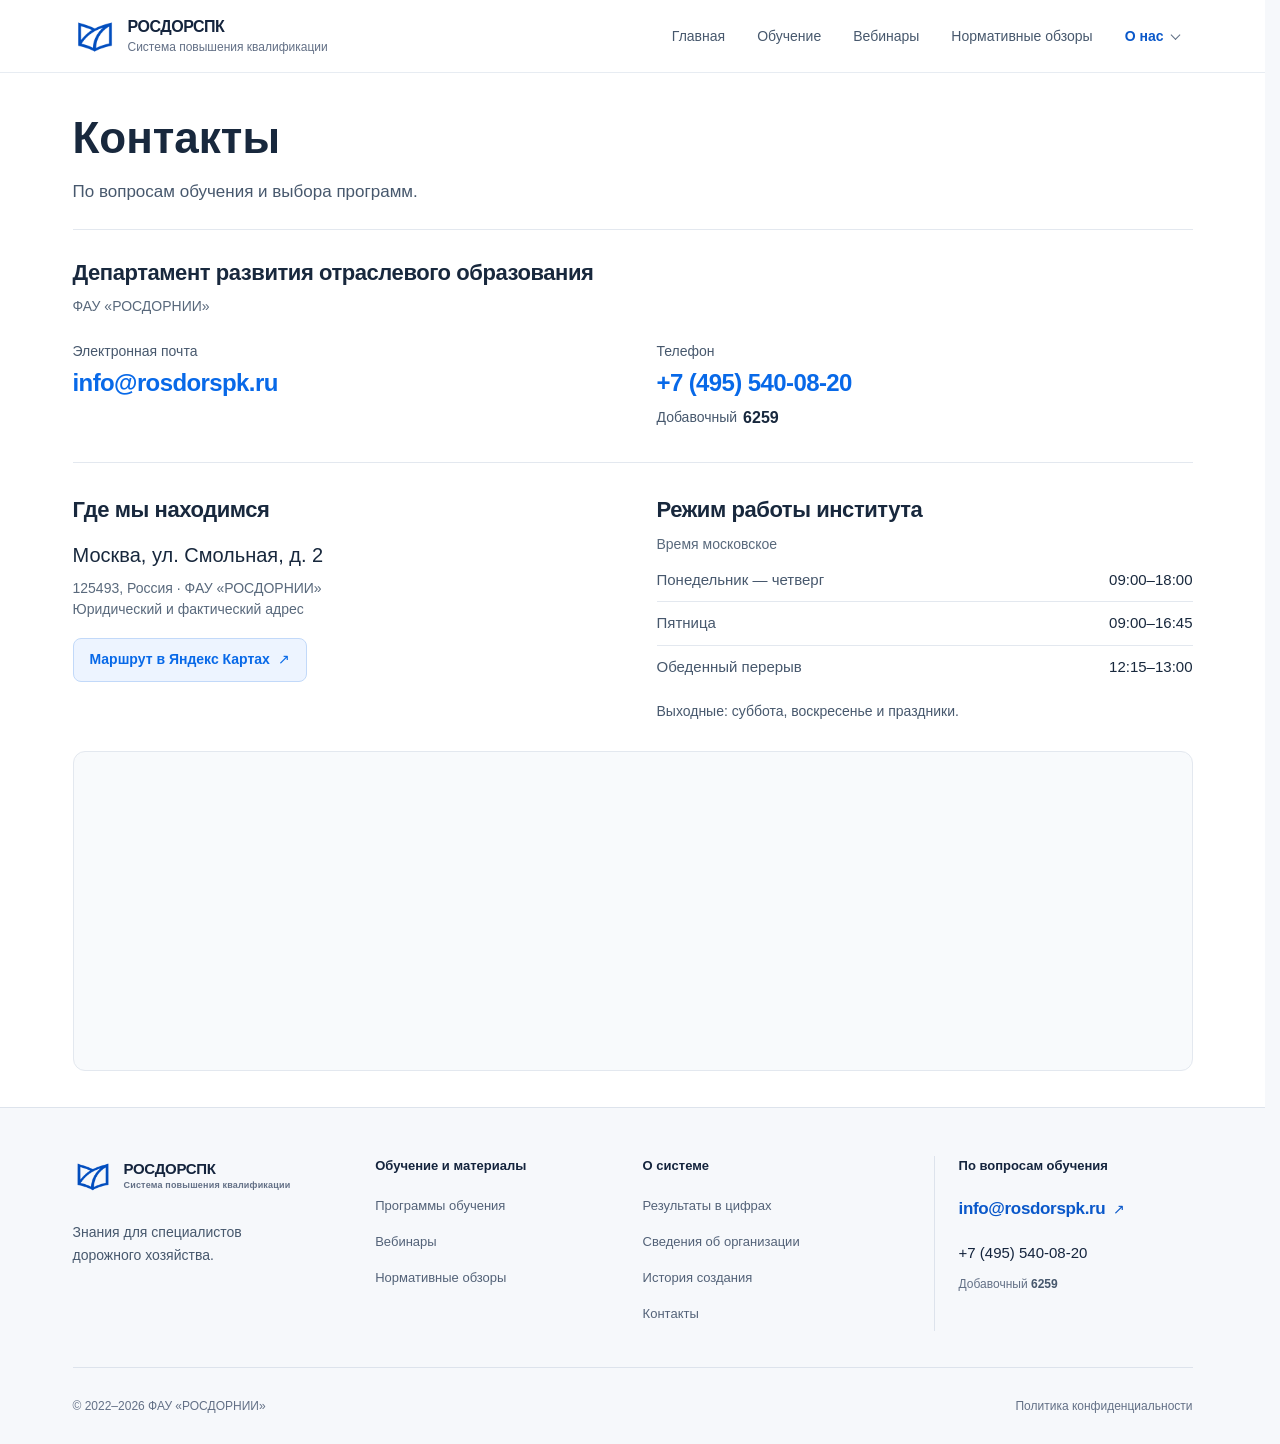
==== contacts.html @ edf62409 "Add files via upload" ====
<!DOCTYPE html>
<html lang="ru">
<head>
<meta charset="utf-8">
<meta name="viewport" content="width=device-width, initial-scale=1">
<title>Контакты — РОСДОРСПК</title>
<meta name="description" content="Контакты РОСДОРСПК: телефон и электронная почта образовательного подразделения, адрес ФАУ РОСДОРНИИ и режим работы.">
<link rel="stylesheet" href="site-chrome.css">
<style>
html{scroll-behavior:smooth}
body{margin:0;background:#fff;color:#18283d}
.contact-page{font-family:Inter,-apple-system,BlinkMacSystemFont,"Segoe UI",Arial,sans-serif;-webkit-font-smoothing:antialiased}
.contact-page,.contact-page *{box-sizing:border-box}
.contact-shell{width:min(1120px,calc(100% - 40px));margin-inline:auto}
.contact-page a{color:#0869e8;text-underline-offset:4px}
.contact-page :is(a,button):focus-visible{outline:3px solid #79adf1;outline-offset:4px;border-radius:5px}
.contact-skip{position:fixed;left:16px;top:-100px;z-index:1000;background:#0869e8;color:#fff;padding:12px 16px;border-radius:8px}
.contact-skip:focus{top:16px}
.contact-hero{padding:40px 0 24px}
.contact-hero h1{font-size:44px;line-height:1.15;margin:0;font-weight:750}
.contact-lead{max-width:620px;margin:14px 0 0;color:#59697c;font-size:17px;line-height:1.6}
.contact-training{padding:28px 0 32px;border-top:1px solid #e3e8ef;min-width:0}
.contact-page h2{margin:0;font-size:22px;font-weight:600;line-height:1.4;letter-spacing:-.02em;color:#18283d}
.contact-affiliation{margin:6px 0 0;font-size:14px;line-height:1.6;color:#59697c}
.contact-details{display:grid;grid-template-columns:repeat(2,minmax(0,1fr));gap:24px 48px;margin:24px 0 0;min-width:0}
.contact-detail{min-width:0}
.contact-detail dt{font-size:14px;line-height:1.5;color:#59697c;margin-bottom:0}
.contact-detail dd{margin:0;min-width:0;font-size:17px;line-height:1.5}
.contact-detail a{display:inline-flex;align-items:flex-start;min-height:44px;max-width:100%;padding-top:4px;vertical-align:top;overflow-wrap:anywhere;font-size:24px;line-height:1.4;letter-spacing:-.025em;font-weight:550;text-decoration:none;color:#0869e8}
.contact-detail a:hover{color:#0869e8;text-decoration:underline}
.contact-extension{display:flex;align-items:center;flex-wrap:wrap;gap:6px;margin-top:0;font-size:14px;line-height:1.5;color:#59697c}
.contact-extension strong{color:#18283d;font-size:16px;line-height:1.5;font-weight:600;font-variant-numeric:tabular-nums}
.contact-location-grid{display:grid;grid-template-columns:repeat(2,minmax(0,1fr));grid-template-areas:"address hours" "map map";gap:28px 48px;padding:32px 0 36px;border-top:1px solid #e3e8ef;align-items:start}
.contact-location-grid>section{min-width:0}
.contact-address-section{grid-area:address}
.contact-hours-section{grid-area:hours}
.contact-location-grid h2{margin-bottom:14px}
.contact-address{font-style:normal;font-size:20px;line-height:1.5;max-width:460px}
.contact-address small{display:block;color:#59697c;font-size:14px;margin-top:8px}
.contact-address small span{display:block}
.contact-route{margin-top:18px}
.contact-map-link{display:inline-flex;align-items:center;justify-content:center;gap:8px;min-height:44px;max-width:100%;padding:10px 16px;border:1px solid #c2d9f9;border-radius:8px;background:#edf4ff;font-size:14px;font-weight:550;line-height:1.5;text-decoration:none}
.contact-map-link:hover{background:#e0edff}
.contact-hours-note{margin:-6px 0 14px;color:#59697c;font-size:14px;line-height:1.5}
.contact-schedule{margin:0}
.contact-schedule>div{display:grid;grid-template-columns:minmax(0,1fr) auto;align-items:baseline;gap:16px;padding:10px 0;border-bottom:1px solid #e3e8ef;font-size:15px;line-height:1.5}
.contact-schedule>div:first-child{padding-top:0}
.contact-schedule>div:last-child{border:0}
.contact-schedule dt{color:#59697c}
.contact-schedule dd{margin:0;font-variant-numeric:tabular-nums}
.contact-schedule-short{display:none}
.contact-weekend{margin:12px 0 0;font-size:14px;line-height:1.6;color:#59697c}
.contact-map-section{grid-area:map;min-width:0;margin:0}
.contact-map{height:320px;overflow:hidden;border:1px solid #e3e8ef;border-radius:12px;background:#f8fafc}
.contact-map iframe{display:block;width:100%;height:100%;border:0}
@media(max-width:960px){
 .contact-shell{width:calc(100% - 36px)}
 .contact-hero{padding:28px 0 24px}.contact-hero h1{font-size:36px}
 .contact-details,.contact-location-grid{column-gap:28px}
}
@media(max-width:760px){
 .contact-details{grid-template-columns:1fr;gap:20px}
 .contact-location-grid{grid-template-columns:1fr;grid-template-areas:"address" "hours" "map";gap:28px}
}
@media(max-width:640px){
 .contact-hero{padding:24px 0 20px}.contact-hero h1{font-size:32px}
 .contact-lead{font-size:16px;margin-top:8px;line-height:1.5}
 .contact-training{padding:24px 0}.contact-page h2{font-size:20px}.contact-details{margin-top:20px}.contact-detail a{font-size:22px}
 .contact-location-grid{padding:24px 0 28px}.contact-location-grid h2{margin-bottom:12px}
 .contact-address{font-size:18px}.contact-hours-note{margin:0 0 12px}
 .contact-schedule-full{display:none}.contact-schedule-short{display:inline}
 .contact-weekend{margin-top:8px}.contact-map{height:240px}
}
@media(prefers-reduced-motion:reduce){html{scroll-behavior:auto}}
.contact-lead,.contact-detail dt,.contact-extension,.contact-schedule dt,.contact-weekend{color:#47586d}
</style>
<link rel="icon" type="image/x-icon" sizes="16x16 32x32 48x48 256x256" href="assets/brand/favicon-v4.ico">
<link rel="icon" type="image/png" sizes="32x32" href="assets/brand/favicon-v4-32.png">
</head>
<body>
<a class="contact-skip" href="#contact-main">Перейти к контактам</a>
<header class="edu2-chrome edu2-chrome-header">
    <div class="edu2-chrome-container edu2-chrome-header__inner">
      <a class="edu2-chrome-brand" href="index.html" aria-label="РОСДОРСПК — главная">
        <span class="edu2-chrome-brand__mark" aria-hidden="true"><img src="assets/brand/rosdorspk-mark-v4.png" width="256" height="256" alt="" decoding="async"></span>
        <span class="edu2-chrome-brand__text"><strong>РОСДОРСПК</strong><small>Система повышения квалификации</small></span>
      </a>
      <nav class="edu2-chrome-nav" aria-label="Основная навигация">
        <a href="index.html">Главная</a>
        <a href="education.html">Обучение</a>
        <a href="webinars.html">Вебинары</a>
        <a href="regulations.html">Нормативные обзоры</a>
      <div class="edu2-chrome-about" data-edu2-chrome-about>
        <button class="edu2-chrome-about__trigger is-active" type="button" aria-controls="edu2-chrome-about-menu" aria-expanded="false" data-edu2-chrome-about-trigger>О&nbsp;нас <span class="edu2-chrome-about__chevron" aria-hidden="true">⌄</span>
        </button>
        <div class="edu2-chrome-about__menu" id="edu2-chrome-about-menu" aria-hidden="true" inert data-edu2-chrome-about-menu>
          <p class="edu2-chrome-about__heading">О системе РОСДОРСПК</p>
          <a class="edu2-chrome-about__item" data-about-icon="results" href="results.html"><strong>Результаты в цифрах</strong><small>Масштаб, география и аудитория</small></a>
          <a class="edu2-chrome-about__item" data-about-icon="organization" href="organization.html"><strong>Сведения об организации</strong><small>Документы, структура и руководство</small></a>
          <a class="edu2-chrome-about__item is-active" data-about-icon="contacts" href="contacts.html" aria-current="page"><strong>Контакты</strong><small>Телефон, почта и адрес</small></a>
          <a class="edu2-chrome-about__item" data-about-icon="history" href="history.html"><strong>История создания</strong><small>Этапы развития системы</small></a>
        </div>
      </div>
      </nav>
      <button class="edu2-chrome-menu-button" type="button" aria-expanded="false" aria-controls="edu2-chrome-mobile-menu" aria-label="Открыть меню" data-edu2-chrome-menu-button>
        <span></span><span></span><span></span>
      </button>
    </div>
    <nav class="edu2-chrome-mobile-menu" id="edu2-chrome-mobile-menu" aria-label="Мобильная навигация" aria-hidden="true" inert>
      <a href="index.html">Главная</a>
      <a href="education.html">Обучение</a>
      <a href="webinars.html">Вебинары</a>
      <a href="regulations.html">Нормативные обзоры</a>
    <div class="edu2-chrome-mobile-about" data-edu2-chrome-mobile-about>
      <button class="edu2-chrome-mobile-about__toggle is-active" type="button" aria-expanded="false" aria-controls="edu2-chrome-about-mobile-menu" data-edu2-chrome-mobile-about-toggle>
        О&nbsp;нас <span aria-hidden="true">⌄</span>
      </button>
      <div class="edu2-chrome-mobile-about__menu" id="edu2-chrome-about-mobile-menu" aria-hidden="true" inert data-edu2-chrome-mobile-about-menu>
        <div class="edu2-chrome-mobile-about__inner">
        <a data-about-icon="results" href="results.html">Результаты в цифрах</a>
        <a data-about-icon="organization" href="organization.html">Сведения об организации</a>
        <a data-about-icon="contacts" class="is-active" href="contacts.html" aria-current="page">Контакты</a>
        <a data-about-icon="history" href="history.html">История создания</a>
              </div>
      </div>
    </div>
    </nav>
  </header>
<main class="contact-page" id="contact-main">
 <section class="contact-hero"><div class="contact-shell"><h1>Контакты</h1><p class="contact-lead">По вопросам обучения и выбора программ.</p></div></section>
 <div class="contact-shell">
  <section class="contact-training" aria-labelledby="contact-training-title">
   <h2 id="contact-training-title">Департамент развития отраслевого образования</h2>
   <p class="contact-affiliation">ФАУ «РОСДОРНИИ»</p>
   <dl class="contact-details">
    <div class="contact-detail">
     <dt>Электронная почта</dt>
     <dd><a href="mailto:info@rosdorspk.ru">info@rosdorspk.ru</a></dd>
    </div>
    <div class="contact-detail">
     <dt>Телефон</dt>
     <dd>
      <a href="tel:+74955400820" aria-describedby="contact-training-extension">+7 (495) 540-08-20</a>
      <span class="contact-extension" id="contact-training-extension"><span>Добавочный</span> <strong>6259</strong></span>
     </dd>
    </div>
   </dl>
  </section>
  <div class="contact-location-grid">
   <section class="contact-address-section" aria-labelledby="contact-address-title">
    <h2 id="contact-address-title">Где мы находимся</h2>
    <address class="contact-address">Москва, ул. Смольная, д. 2<small><span>125493, Россия · ФАУ «РОСДОРНИИ»</span><span>Юридический и фактический адрес</span></small></address>
    <div class="contact-route"><a class="contact-map-link" href="https://yandex.ru/maps/?rtext=~55.844382%2C37.501204&amp;rtt=auto" target="_blank" rel="noopener noreferrer" aria-label="Построить маршрут до института в Яндекс Картах (откроется новая вкладка)">Маршрут в Яндекс Картах <span aria-hidden="true">↗</span></a></div>
   </section>
   <section class="contact-hours-section" aria-labelledby="contact-hours-title">
    <h2 id="contact-hours-title">Режим работы института</h2>
    <p class="contact-hours-note">Время московское</p>
    <dl class="contact-schedule"><div><dt><span class="contact-schedule-full">Понедельник — четверг</span><span class="contact-schedule-short">Пн–чт</span></dt><dd>09:00–18:00</dd></div><div><dt><span class="contact-schedule-full">Пятница</span><span class="contact-schedule-short">Пт</span></dt><dd>09:00–16:45</dd></div><div><dt><span class="contact-schedule-full">Обеденный перерыв</span><span class="contact-schedule-short">Перерыв</span></dt><dd>12:15–13:00</dd></div></dl>
    <p class="contact-weekend">Выходные: суббота, воскресенье и праздники.</p>
   </section>
   <figure class="contact-map-section" aria-label="Расположение института на карте">
    <div class="contact-map"><iframe id="contact-map-frame" src="https://yandex.ru/map-widget/v1/?ll=37.501204%2C55.844382&amp;pt=37.501204%2C55.844382%2Cpm2rdm&amp;z=16&amp;lang=ru_RU" title="Яндекс Карта: Москва, улица Смольная, 2 — ФАУ РОСДОРНИИ" loading="lazy" allowfullscreen></iframe></div>
   </figure>
  </div>
 </div>
</main>
<footer class="edu2-chrome edu2-chrome-footer">
  <div class="edu2-chrome-container edu2-chrome-footer__grid">
    <div class="edu2-chrome-footer__brand">
      <a class="edu2-chrome-brand edu2-chrome-brand--footer" href="index.html" aria-label="РОСДОРСПК — главная">
        <span class="edu2-chrome-brand__mark" aria-hidden="true"><img src="assets/brand/rosdorspk-mark-v4.png" width="256" height="256" alt="" decoding="async"></span>
        <span class="edu2-chrome-brand__text"><strong>РОСДОРСПК</strong><small>Система повышения квалификации</small></span>
      </a>
      <p>Знания для специалистов <br>дорожного хозяйства.</p>
    </div>
    <nav class="edu2-chrome-footer__column" aria-label="Обучение и материалы">
      <h2>Обучение и материалы</h2>
      <a href="education.html">Программы обучения</a>
      <a href="webinars.html">Вебинары</a>
      <a href="regulations.html">Нормативные обзоры</a>
    </nav>
    <nav class="edu2-chrome-footer__column" aria-label="О системе">
      <h2>О системе</h2>
      <a href="results.html">Результаты в цифрах</a>
      <a href="organization.html">Сведения об организации</a>
      <a href="history.html">История создания</a>
      <a href="contacts.html">Контакты</a>
    </nav>
    <div class="edu2-chrome-footer__contact">
      <h2>По вопросам обучения</h2>
      <a class="edu2-chrome-footer__email" href="mailto:info@rosdorspk.ru">info@rosdorspk.ru <span aria-hidden="true">↗</span></a>
      <a class="edu2-chrome-footer__phone" href="tel:+74955400820">+7 (495) 540-08-20</a>
      <p>Добавочный <strong>6259</strong></p>
    </div>
  </div>
  <div class="edu2-chrome-container edu2-chrome-footer__bottom">
    <span>© 2022&#8288;–&#8288;2026 ФАУ «РОСДОРНИИ»</span>
    <a class="edu2-chrome-footer__policy" href="policy.html#top">Политика конфиденциальности</a>
  </div>
</footer>
<script src="site-chrome.js"></script>
</body>
</html>
---- site-chrome.css ----
html {
  margin: 0;
  scrollbar-gutter: stable;
  background: #f6f8fb;
}

body {
  min-height: 100%;
  margin: 0;
}

.edu2-chrome {
  --edu2-ink: #14243d;
  --edu2-muted: #637086;
  --edu2-blue: #0a58ca;
  --edu2-line: #dde3ec;
  color: var(--edu2-ink);
  font-family: Inter, -apple-system, BlinkMacSystemFont, "Segoe UI", Arial, sans-serif;
  font-size: 16px;
  line-height: 1.5;
  -webkit-font-smoothing: antialiased;
}

.edu2-chrome,
.edu2-chrome *,
.edu2-chrome *::before,
.edu2-chrome *::after {
  box-sizing: border-box;
}

.edu2-chrome a {
  color: inherit;
  text-decoration: none;
}

.edu2-chrome button {
  color: inherit;
  font: inherit;
  cursor: pointer;
}

.edu2-chrome-container {
  width: min(1120px, calc(100% - 40px));
  margin: 0 auto;
}

.edu2-chrome-header {
  --edu2-header-height: 72px;
  position: sticky;
  z-index: 100;
  top: 0;
  border-bottom: 1px solid rgba(226, 232, 240, 0.9);
  background: rgba(255, 255, 255, 0.92);
  box-shadow: 0 1px 0 rgba(15, 23, 42, 0.02);
  backdrop-filter: blur(18px);
  -webkit-backdrop-filter: blur(18px);
}

.edu2-chrome-header__inner {
  display: flex;
  min-height: var(--edu2-header-height, 72px);
  align-items: center;
  gap: 28px;
}

.edu2-chrome-brand {
  display: inline-flex;
  flex: 0 0 auto;
  align-items: center;
  gap: 11px;
}

.edu2-chrome-brand__mark {
  display: block;
  width: 40px;
  height: 40px;
  flex: 0 0 40px;
}

.edu2-chrome-brand__mark img {
  display: block;
  width: 100%;
  height: 100%;
  object-fit: contain;
}

.edu2-chrome-brand__text {
  display: flex;
  flex-direction: column;
  line-height: 1.05;
}

.edu2-chrome-brand__text strong {
  color: var(--edu2-ink);
  font-size: 15px;
  font-weight: 850;
  letter-spacing: -0.02em;
}

.edu2-chrome-brand__text small {
  margin-top: 4px;
  color: var(--edu2-muted);
  font-size: 9px;
  font-weight: 650;
  letter-spacing: 0.02em;
}

.edu2-chrome-nav {
  display: flex;
  min-width: 0;
  align-items: center;
  justify-content: center;
  gap: 4px;
  margin-left: auto;
}

.edu2-chrome-header .edu2-chrome-nav > a,
.edu2-chrome-header .edu2-chrome-about__trigger {
  position: relative;
  display: inline-flex;
  align-items: center;
  gap: 6px;
  padding: 10px 12px;
  border-radius: 10px;
  color: #465166;
  font-size: 14px;
  font-weight: 650;
  white-space: nowrap;
  transition: color 0.18s ease, background 0.18s ease;
}

.edu2-chrome-header .edu2-chrome-nav > a::after,
.edu2-chrome-header .edu2-chrome-about__trigger::after {
  position: absolute;
  right: 12px;
  bottom: 5px;
  left: 12px;
  height: 2px;
  border-radius: 999px;
  background: var(--edu2-blue);
  content: "";
  opacity: 0;
  transform: scaleX(0.5);
  transition: 0.18s ease;
}

.edu2-chrome-header .edu2-chrome-nav > a:hover,
.edu2-chrome-header .edu2-chrome-nav > a.is-active,
.edu2-chrome-header .edu2-chrome-about__trigger:hover,
.edu2-chrome-header .edu2-chrome-about__trigger.is-active,
.edu2-chrome-about.is-open .edu2-chrome-about__trigger {
  color: var(--edu2-ink);
}

.edu2-chrome-header .edu2-chrome-nav > a:hover,
.edu2-chrome-header .edu2-chrome-nav > a.is-active,
.edu2-chrome-header .edu2-chrome-about__trigger:hover,
.edu2-chrome-about.is-open .edu2-chrome-about__trigger {
  background: #f5f7fb;
}

.edu2-chrome-header .edu2-chrome-nav > a:hover::after,
.edu2-chrome-header .edu2-chrome-nav > a.is-active::after,
.edu2-chrome-header .edu2-chrome-about__trigger:hover::after,
.edu2-chrome-header .edu2-chrome-about__trigger.is-active::after,
.edu2-chrome-about.is-open .edu2-chrome-about__trigger::after {
  opacity: 1;
  transform: scaleX(1);
}

.edu2-chrome-menu-button {
  display: none;
  width: 44px;
  height: 44px;
  margin-left: auto;
  padding: 10px;
  border: 1px solid var(--edu2-line);
  border-radius: 10px;
  background: #fff;
}

.edu2-chrome-menu-button span {
  display: block;
  height: 2px;
  margin: 4px 0;
  border-radius: 2px;
  background: var(--edu2-ink);
  transition: 0.2s ease;
}

.edu2-chrome-menu-button.is-open span:nth-child(1) { transform: translateY(6px) rotate(45deg); }
.edu2-chrome-menu-button.is-open span:nth-child(2) { opacity: 0; }
.edu2-chrome-menu-button.is-open span:nth-child(3) { transform: translateY(-6px) rotate(-45deg); }

.edu2-chrome-mobile-menu {
  display: none;
  max-height: calc(100dvh - var(--edu2-header-height, 72px) - 1px);
  overflow-y: auto;
  overscroll-behavior-y: contain;
  padding: 8px 16px max(12px, env(safe-area-inset-bottom));
  border-top: 1px solid var(--edu2-line);
  background: #fff;
}

.edu2-chrome-header .edu2-chrome-mobile-menu a {
  display: block;
  padding: 12px 0;
  border-bottom: 1px solid #edf0f5;
  color: #4f5d72;
  font-size: 14px;
  font-weight: 650;
}

.edu2-chrome-header .edu2-chrome-mobile-menu a.is-active {
  color: var(--edu2-blue);
}

.edu2-chrome-about {
  position: relative;
  display: flex;
  align-items: center;
}

.edu2-chrome-header .edu2-chrome-about__trigger {
  gap: 8px;
  border: 0;
  background: transparent;
  line-height: 1.5;
}

.edu2-chrome-about__chevron {
  width: 7px;
  height: 7px;
  flex: 0 0 7px;
  border-right: 1.5px solid #5f6f84;
  border-bottom: 1.5px solid #5f6f84;
  font-size: 0;
  line-height: 0;
  transform: translateY(-1.5px) rotate(45deg);
  transition: transform 0.18s ease;
}

.edu2-chrome-about.is-open .edu2-chrome-about__chevron {
  transform: translateY(1.5px) rotate(225deg);
}

.edu2-chrome-about::after {
  position: absolute;
  top: 100%;
  right: 0;
  left: 0;
  height: 22px;
  content: "";
}

.edu2-chrome-about__menu {
  position: absolute;
  z-index: 120;
  top: calc(100% + 18px);
  right: 0;
  width: 304px;
  padding: 7px;
  border: 1px solid rgba(206, 218, 233, 0.94);
  border-radius: 12px;
  visibility: hidden;
  background: #ffffff;
  box-shadow: 0 10px 26px rgba(20, 45, 79, 0.10), 0 2px 6px rgba(20, 45, 79, 0.04);
  opacity: 0;
  pointer-events: none;
  transform: translateY(-6px);
  transition: opacity 0.18s ease, transform 0.18s ease, visibility 0s linear 0.18s;
}

.edu2-chrome-about.is-open .edu2-chrome-about__menu {
  visibility: visible;
  opacity: 1;
  pointer-events: auto;
  transform: translateY(0);
  transition-delay: 0s;
}

.edu2-chrome-about__item {
  display: grid;
  min-height: 54px;
  grid-template-columns: 22px minmax(0, 1fr);
  align-items: center;
  padding: 7px 9px;
  border-radius: 10px;
  color: #526177;
  column-gap: 10px;
  text-decoration: none;
  transition: background-color 0.16s ease;
}

.edu2-chrome-about__item::before {
  width: 19px;
  height: 19px;
  grid-row: 1 / span 2;
  background: currentColor;
  content: "";
  opacity: 0.82;
  -webkit-mask: var(--edu2-about-icon) center / contain no-repeat;
  mask: var(--edu2-about-icon) center / contain no-repeat;
}

.edu2-chrome [data-about-icon="results"] { --edu2-about-icon: url("data:image/svg+xml,%3Csvg xmlns='http://www.w3.org/2000/svg' viewBox='0 0 24 24' fill='none' stroke='black' stroke-width='2' stroke-linecap='round' stroke-linejoin='round'%3E%3Cpath d='M4 19V5M4 19h16M8 15l3-4 3 2 5-7'/%3E%3C/svg%3E"); }
.edu2-chrome [data-about-icon="organization"] { --edu2-about-icon: url("data:image/svg+xml,%3Csvg xmlns='http://www.w3.org/2000/svg' viewBox='0 0 24 24' fill='none' stroke='black' stroke-width='2' stroke-linecap='round' stroke-linejoin='round'%3E%3Cpath d='M6 3h8l4 4v14H6zM14 3v5h5M9 12h6M9 16h6'/%3E%3C/svg%3E"); }
.edu2-chrome [data-about-icon="history"] { --edu2-about-icon: url("data:image/svg+xml,%3Csvg xmlns='http://www.w3.org/2000/svg' viewBox='0 0 24 24' fill='none' stroke='black' stroke-width='2' stroke-linecap='round' stroke-linejoin='round'%3E%3Cpath d='M3 12a9 9 0 1 0 3-6.7L3 8M3 3v5h5M12 7v5l3 2'/%3E%3C/svg%3E"); }
.edu2-chrome [data-about-icon="contacts"] { --edu2-about-icon: url("data:image/svg+xml,%3Csvg xmlns='http://www.w3.org/2000/svg' viewBox='0 0 24 24' fill='none' stroke='black' stroke-width='2' stroke-linecap='round' stroke-linejoin='round'%3E%3Cpath d='M20 10c0 5-8 11-8 11S4 15 4 10a8 8 0 1 1 16 0Z'/%3E%3Ccircle cx='12' cy='10' r='2.5'/%3E%3C/svg%3E"); }

.edu2-chrome-about a.edu2-chrome-about__item:hover {
  background: #f4f7fa;
}

.edu2-chrome-about__item.is-active,
.edu2-chrome-about a.edu2-chrome-about__item.is-active:hover {
  color: #075fcf;
  background: #edf5ff;
}

.edu2-chrome-about__item.is-active::before {
  opacity: 1;
}

.edu2-chrome-about__item strong,
.edu2-chrome-about__item small {
  display: block;
}

.edu2-chrome-about__item strong {
  grid-column: 2;
  color: inherit;
  font-size: 14px;
  font-weight: 750;
  line-height: 1.25;
}

.edu2-chrome-about__item small {
  grid-column: 2;
  margin-top: 1px;
  color: #66788f;
  font-size: 12px;
  font-weight: 500;
  line-height: 1.3;
}

.edu2-chrome-about__item.is-planned::before {
  grid-row: 1;
  opacity: 0.75;
}

.edu2-chrome-about__planned {
  margin-top: 8px;
  padding-top: 8px;
  border-top: 1px solid #e8edf3;
}

.edu2-chrome-about__label {
  margin: 0 9px;
  color: #66788f;
  font-size: 12px;
  font-weight: 650;
  line-height: 1.5;
}

.edu2-chrome-about__item.is-planned {
  min-height: 44px;
  color: #738196;
}

.edu2-chrome-header .edu2-chrome-mobile-about__toggle {
  display: flex;
  width: 100%;
  min-height: 46px;
  align-items: center;
  justify-content: space-between;
  padding: 0;
  border: 0;
  border-radius: 8px;
  color: #4f5d72;
  background: transparent;
  font-size: 14px;
  font-weight: 650;
  text-align: left;
}

.edu2-chrome-mobile-about__toggle.is-active {
  color: var(--edu2-blue);
}

.edu2-chrome-mobile-about__toggle span {
  width: 8px;
  height: 8px;
  margin: -4px 4px 0 0;
  border-right: 1.5px solid #75859a;
  border-bottom: 1.5px solid #75859a;
  font-size: 0;
  line-height: 0;
  transform: rotate(45deg);
  transition: transform 0.18s ease;
}

.edu2-chrome-mobile-about.is-open .edu2-chrome-mobile-about__toggle span {
  transform: rotate(225deg);
}

.edu2-chrome-mobile-about__menu {
  display: grid;
  grid-template-rows: 0fr;
  opacity: 0;
  visibility: hidden;
  pointer-events: none;
  transition: grid-template-rows 0.22s ease, opacity 0.16s ease, visibility 0s linear 0.22s;
  padding: 4px 8px;
  border-radius: 10px;
  background: #f8fafd;
}

.edu2-chrome-mobile-about.is-open .edu2-chrome-mobile-about__menu {
  grid-template-rows: 1fr;
  opacity: 1;
  visibility: visible;
  pointer-events: auto;
  transition-delay: 0s;
}

.edu2-chrome-mobile-about__inner {
  min-height: 0;
  overflow: hidden;
  padding-left: 14px;
}

.edu2-chrome-header .edu2-chrome-mobile-about__menu a,
.edu2-chrome-mobile-about__item {
  display: flex;
  min-height: 44px;
  align-items: center;
  justify-content: space-between;
  padding: 9px 10px;
  border: 0;
  border-radius: 9px;
  color: #596a80;
  font-size: 13px;
  font-weight: 650;
  text-decoration: none;
}

.edu2-chrome-header .edu2-chrome-mobile-about__menu a.is-active {
  color: var(--edu2-blue);
  background: #eaf3ff;
}

.edu2-chrome-mobile-about__item.is-planned {
  min-height: 36px;
  padding-top: 6px;
  padding-bottom: 6px;
  color: #738196;
}

.edu2-chrome-mobile-about__menu .edu2-chrome-about__planned {
  margin-top: 4px;
  padding-top: 6px;
}

.edu2-chrome a:focus-visible,
.edu2-chrome button:focus-visible {
  outline: 3px solid rgba(10, 88, 202, 0.28);
  outline-offset: 3px;
}

.edu2-chrome-header .edu2-chrome-mobile-menu a:focus-visible,
.edu2-chrome-header .edu2-chrome-mobile-about__toggle:focus-visible {
  border-radius: 8px;
  outline: 2px solid rgba(10, 88, 202, 0.65);
  outline-offset: -2px;
}

@media (min-width: 1600px) {
  .edu2-chrome-about__menu { right: -36px; }
}

@media (max-width: 1080px) {
  .edu2-chrome-nav { gap: 2px; }
  .edu2-chrome-header .edu2-chrome-nav > a,
  .edu2-chrome-header .edu2-chrome-about__trigger { padding-right: 8px; padding-left: 8px; font-size: 13px; }
}

@media (max-width: 900px) {
  .edu2-chrome-header .edu2-chrome-header__inner { width: calc(100% - 32px); }
  .edu2-chrome-nav { display: none; }
  .edu2-chrome-menu-button { display: block; }
  .edu2-chrome-mobile-menu {
    position: absolute;
    top: 100%;
    left: 0;
    right: 0;
    border-bottom: 1px solid var(--edu2-line);
    box-shadow: 0 8px 16px rgba(15, 23, 42, 0.06);
  }
  .edu2-chrome-mobile-menu.is-open { display: block; }
}

@media (max-width: 680px) {
  .edu2-chrome-header { --edu2-header-height: 66px; }
  .edu2-chrome-container { width: min(100% - 28px, 1120px); }
  .edu2-chrome-header__inner { min-height: 66px; }
  .edu2-chrome-brand__text small { display: none; }
}


/* Shared footer */
.edu2-chrome-footer{padding:48px 0 16px;border-top:1px solid var(--edu2-line);background:#f6f8fb}
.edu2-chrome-footer__grid{display:grid;grid-template-columns:1.15fr 1fr 1.1fr 1.1fr;gap:32px;padding-bottom:36px}
.edu2-chrome-footer__grid>*{min-width:0}
.edu2-chrome-footer__brand p{margin:18px 0 12px;font-size:14px;line-height:1.7;color:#47586d}

.edu2-chrome-footer__column{display:flex;flex-direction:column;align-items:flex-start;gap:2px}
.edu2-chrome-footer h2{margin:0 0 12px;font-size:13px;font-weight:650;line-height:1.5;color:var(--edu2-ink)}
.edu2-chrome-footer .edu2-chrome-footer__column a{display:inline-flex;align-items:center;min-height:34px;font-size:13px;line-height:1.5;color:#536278}
.edu2-chrome-footer a:hover{color:var(--edu2-blue);text-decoration:underline;text-underline-offset:4px}
.edu2-chrome-footer .edu2-chrome-brand:hover{text-decoration:none}
.edu2-chrome-footer__contact{padding-left:24px;border-left:1px solid var(--edu2-line)}
.edu2-chrome-footer .edu2-chrome-footer__email{display:flex;align-items:center;gap:8px;min-height:44px;color:var(--edu2-blue);font-size:17px;font-weight:600;letter-spacing:-.02em;overflow-wrap:anywhere}
.edu2-chrome-footer__email span{font-size:14px;font-weight:400}
.edu2-chrome-footer__phone{display:inline-flex;align-items:center;min-height:44px;font-size:15px;white-space:nowrap}
.edu2-chrome-footer__contact p{margin:0;color:var(--edu2-muted);font-size:12px;line-height:1.6}
.edu2-chrome-footer__contact strong{font-weight:600;color:#47586d}
.edu2-chrome-footer__bottom{display:flex;align-items:center;justify-content:space-between;flex-wrap:wrap;gap:8px 24px;padding-top:16px;border-top:1px solid var(--edu2-line);font-size:12px;line-height:1.6;color:var(--edu2-muted)}
.edu2-chrome-footer__policy{display:inline-flex;align-items:center;min-height:44px}
@media(max-width:1080px){
 .edu2-chrome-footer__grid{grid-template-columns:1fr 1fr;gap:32px 48px}
 .edu2-chrome-footer__brand{grid-column:1;grid-row:1}
 .edu2-chrome-footer__contact{grid-column:2;grid-row:1;padding-left:0;border-left:0}
 .edu2-chrome-footer .edu2-chrome-footer__column a{min-height:44px}
}
@media(max-width:680px){
 .edu2-chrome-footer{padding:28px 0 max(16px,env(safe-area-inset-bottom))}
 .edu2-chrome-footer__grid{gap:18px 20px;padding-bottom:16px}
 .edu2-chrome-footer__brand{grid-column:1/-1;grid-row:1}
 .edu2-chrome-footer__brand p{margin:8px 0 0;line-height:1.6}
 .edu2-chrome-footer__brand p br{display:none}
 .edu2-chrome-footer__contact{grid-column:1/-1;grid-row:3;padding-top:14px;border-top:1px solid var(--edu2-line)}
 .edu2-chrome-footer h2{margin-bottom:6px;font-size:14px}
 .edu2-chrome-footer .edu2-chrome-footer__column a{color:#47586d}
 .edu2-chrome-footer__column{gap:0}
 .edu2-chrome-footer__contact h2{margin-bottom:2px}
 .edu2-chrome-footer__phone{display:flex;align-items:center}
 .edu2-chrome-footer__bottom{align-items:flex-start;flex-direction:column;gap:0;padding-top:12px}
}
/* Shared header */
.edu2-chrome-header{background:#fff;border-bottom:1px solid #e7ecf2;box-shadow:none;backdrop-filter:none;-webkit-backdrop-filter:none}
.edu2-chrome-header__inner{gap:32px}
.edu2-chrome-header--wide .edu2-chrome-header__inner{width:min(1180px,calc(100% - 48px))}
@media(max-width:960px){
 .edu2-chrome-header--wide .edu2-chrome-header__inner{width:calc(100% - 36px)}
}
.edu2-chrome-header .edu2-chrome-brand{min-height:44px}
.edu2-chrome-header .edu2-chrome-brand__mark{width:44px;height:44px;flex-basis:44px}
.edu2-chrome-header .edu2-chrome-brand__text strong{font-size:16px;font-weight:750;letter-spacing:-.03em}
.edu2-chrome-header .edu2-chrome-brand__text small{font-size:12px;font-weight:400;letter-spacing:0;margin-top:5px}
.edu2-chrome-nav{gap:4px;justify-content:flex-end}
.edu2-chrome-header .edu2-chrome-nav>a,.edu2-chrome-header .edu2-chrome-about__trigger{min-height:44px;padding:10px 14px;border-radius:9px;font-size:14px;font-weight:500;color:#47586d}
.edu2-chrome-header .edu2-chrome-nav>a::after,.edu2-chrome-header .edu2-chrome-about__trigger::after{display:none}
.edu2-chrome-header .edu2-chrome-nav>a:hover,.edu2-chrome-header .edu2-chrome-about__trigger:hover,.edu2-chrome-header .edu2-chrome-about.is-open .edu2-chrome-about__trigger{background:#f3f6fa;color:#14243d}
.edu2-chrome-header .edu2-chrome-nav>a.is-active{background:#edf4ff;color:#0a58ca;font-weight:600}
.edu2-chrome-header .edu2-chrome-about__trigger.is-active{background:transparent;color:#0a58ca;font-weight:600}
.edu2-chrome-header .edu2-chrome-about__trigger.is-active:hover,.edu2-chrome-header .edu2-chrome-about.is-open .edu2-chrome-about__trigger.is-active{background:#f3f6fa;color:#0a58ca}
.edu2-chrome-about__menu{display:grid;grid-template-columns:minmax(0,1fr);gap:2px;width:304px;padding:6px;right:0;top:calc(100% + 12px);border:1px solid #e3e8ef;border-radius:12px;box-shadow:0 8px 24px rgba(20,36,61,.08)}
.edu2-chrome-about::after{height:16px}
.edu2-chrome-about__heading{display:none}
.edu2-chrome-about__item{display:grid;grid-template-columns:18px minmax(0,1fr);align-items:center;gap:2px 10px;min-height:56px;padding:8px 10px;border-radius:7px}
.edu2-chrome-about__item::before{display:block;width:18px;height:18px;color:#637086}
.edu2-chrome-about__item strong{font-size:14px;font-weight:500;line-height:1.4}
.edu2-chrome-about__item small{display:block;margin-top:0;font-size:12px;font-weight:400;line-height:1.35}
.edu2-chrome-about__item.is-active::before{color:#0a58ca}
.edu2-chrome-about__item.is-active strong{font-weight:600}
.edu2-chrome-menu-button{border-color:transparent;background:#f3f6fa;border-radius:12px}
.edu2-chrome-menu-button:hover,.edu2-chrome-menu-button.is-open{background:#eaf2ff}
.edu2-chrome-mobile-menu{padding:6px 16px max(16px,env(safe-area-inset-bottom));border-top:0}
.edu2-chrome-header .edu2-chrome-mobile-menu>a{display:flex;align-items:center;min-height:48px;padding:10px 12px;margin:2px 0;border:0;border-radius:9px;font-size:15px;font-weight:500;color:#33465f}
.edu2-chrome-header .edu2-chrome-mobile-menu>a:hover{background:#f3f6fa}
.edu2-chrome-header .edu2-chrome-mobile-menu>a.is-active{background:#edf4ff;color:#0a58ca;font-weight:600}
.edu2-chrome-header .edu2-chrome-mobile-about__toggle{min-height:48px;padding:10px 12px;font-size:15px;font-weight:500;color:#33465f}
.edu2-chrome-header .edu2-chrome-mobile-about__toggle.is-active{color:#0a58ca}
.edu2-chrome-mobile-about{margin-top:6px;padding-top:4px;border-top:1px solid #e7ecf2}
.edu2-chrome-mobile-about__menu{padding:0;margin:0;border-radius:0;background:transparent}
.edu2-chrome-header .edu2-chrome-mobile-about__menu a{justify-content:flex-start;gap:10px;font-size:14px;font-weight:400;min-height:46px}
.edu2-chrome-mobile-about__menu a[data-about-icon]::before{content:"";width:18px;height:18px;flex:0 0 18px;background:currentColor;opacity:.82;-webkit-mask:var(--edu2-about-icon) center / contain no-repeat;mask:var(--edu2-about-icon) center / contain no-repeat}
.edu2-chrome-mobile-about__menu a.is-active::before{opacity:1}
@media(min-width:901px) and (max-width:1080px){
 .edu2-chrome-header__inner{gap:16px}
 .edu2-chrome-header .edu2-chrome-brand__text small{display:none}
 .edu2-chrome-header .edu2-chrome-nav>a,.edu2-chrome-header .edu2-chrome-about__trigger{padding-inline:10px;font-size:13px}
}
@media(max-width:900px){
 .edu2-chrome-mobile-menu{box-shadow:0 12px 24px rgba(20,36,61,.09)}
}
@media(max-width:680px){
 .edu2-chrome-header .edu2-chrome-brand__mark{width:40px;height:40px;flex-basis:40px}
 .edu2-chrome-header .edu2-chrome-brand__text strong{font-size:15px}
}
.edu2-chrome-header .edu2-chrome-menu-button,
.edu2-chrome-header .edu2-chrome-mobile-menu a,
.edu2-chrome-header .edu2-chrome-mobile-about__toggle{transition:color .16s ease,background-color .16s ease}
.edu2-chrome-menu-backdrop{position:fixed;inset:0;z-index:99;background:rgba(20,36,61,.14);opacity:0;visibility:hidden;pointer-events:none;transition:opacity .18s ease,visibility 0s linear .18s}
.edu2-chrome-menu-backdrop.is-open{opacity:1;visibility:visible;pointer-events:auto;transition-delay:0s}
.edu2-chrome-menu-backdrop[hidden]{display:none}
.edu2-chrome-header .edu2-chrome-menu-button:focus:not(:focus-visible){outline:none;box-shadow:none}
.edu2-chrome-header .edu2-chrome-menu-button:focus-visible{outline:2px solid #0a58ca;outline-offset:2px;box-shadow:none}
@media(max-width:900px){
 .edu2-chrome-mobile-menu{display:block;border-radius:0 0 16px 16px;box-shadow:0 8px 20px rgba(20,36,61,.08);opacity:0;visibility:hidden;pointer-events:none;transform:translateY(-6px);transition:opacity .2s ease,transform .2s ease,visibility 0s linear .2s}
 .edu2-chrome-mobile-menu.is-open{opacity:1;visibility:visible;pointer-events:auto;transform:translateY(0);transition-delay:0s}
 .edu2-chrome-header .edu2-chrome-mobile-menu>a,.edu2-chrome-header .edu2-chrome-mobile-about__toggle{font-size:16px}
 .edu2-chrome-header .edu2-chrome-mobile-about__menu a{font-size:15px}
}
@media(min-width:901px){.edu2-chrome-menu-backdrop{display:none}}
@media(prefers-reduced-motion:reduce){
 .edu2-chrome-header *,.edu2-chrome-header *::before,.edu2-chrome-header *::after,.edu2-chrome-menu-backdrop{transition:none!important;animation:none!important}
}
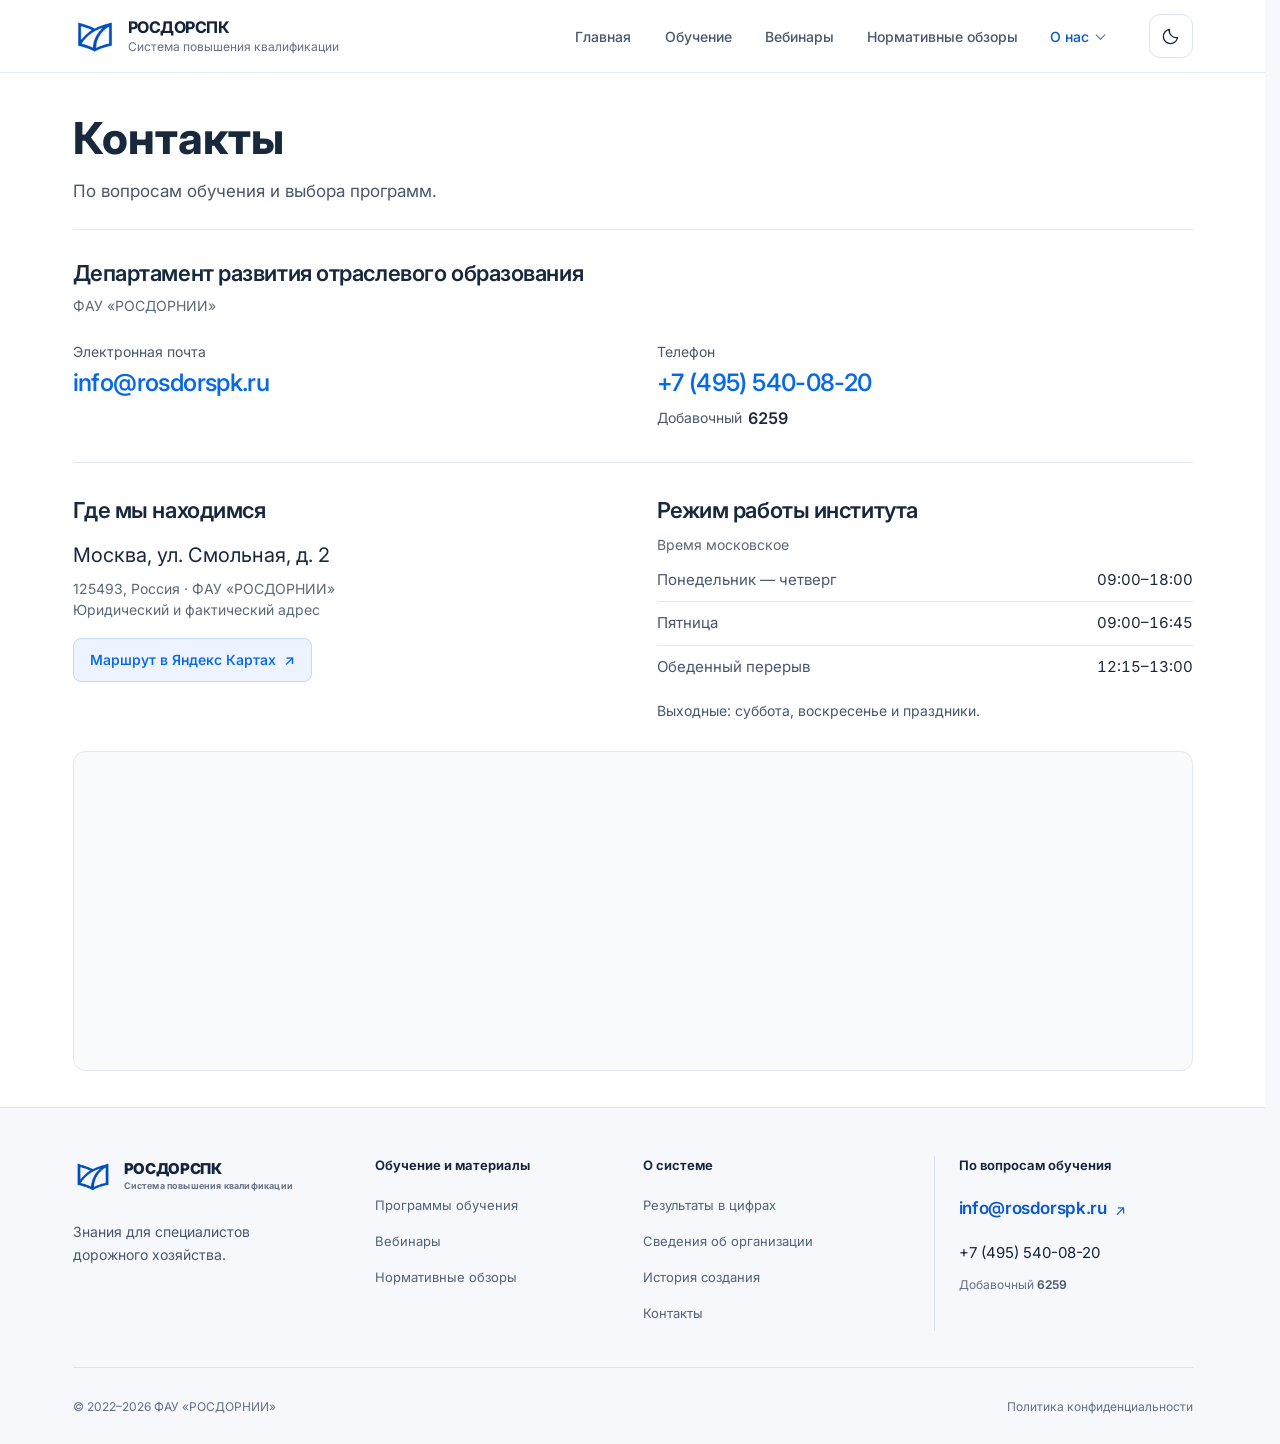
==== commit 0b8551ba: "Add files via upload" ====
--- a/contacts.html
+++ b/contacts.html
@@ -5,54 +5,58 @@
 <meta name="viewport" content="width=device-width, initial-scale=1">
 <title>Контакты — РОСДОРСПК</title>
 <meta name="description" content="Контакты РОСДОРСПК: телефон и электронная почта образовательного подразделения, адрес ФАУ РОСДОРНИИ и режим работы.">
+<script src="site-chrome.js"></script>
 <link rel="stylesheet" href="site-chrome.css">
 <style>
 html{scroll-behavior:smooth}
-body{margin:0;background:#fff;color:#18283d}
+body{margin:0;background:var(--site-dark-canvas, #fff);color:var(--site-dark-ink, #18283d)}
 .contact-page{font-family:Inter,-apple-system,BlinkMacSystemFont,"Segoe UI",Arial,sans-serif;-webkit-font-smoothing:antialiased}
 .contact-page,.contact-page *{box-sizing:border-box}
 .contact-shell{width:min(1120px,calc(100% - 40px));margin-inline:auto}
-.contact-page a{color:#0869e8;text-underline-offset:4px}
-.contact-page :is(a,button):focus-visible{outline:3px solid #79adf1;outline-offset:4px;border-radius:5px}
-.contact-skip{position:fixed;left:16px;top:-100px;z-index:1000;background:#0869e8;color:#fff;padding:12px 16px;border-radius:8px}
+.contact-page a{color:var(--site-dark-link, #0869e8);text-underline-offset:4px}
+.contact-page :is(a,button):focus-visible{outline:3px solid var(--site-dark-focus, #79adf1);outline-offset:4px;border-radius:5px}
+.contact-skip{position:fixed;left:16px;top:-100px;z-index:1000;background:var(--site-dark-action, #0869e8);color:#fff;padding:12px 16px;border-radius:8px}
 .contact-skip:focus{top:16px}
 .contact-hero{padding:40px 0 24px}
 .contact-hero h1{font-size:44px;line-height:1.15;margin:0;font-weight:750}
-.contact-lead{max-width:620px;margin:14px 0 0;color:#59697c;font-size:17px;line-height:1.6}
-.contact-training{padding:28px 0 32px;border-top:1px solid #e3e8ef;min-width:0}
-.contact-page h2{margin:0;font-size:22px;font-weight:600;line-height:1.4;letter-spacing:-.02em;color:#18283d}
-.contact-affiliation{margin:6px 0 0;font-size:14px;line-height:1.6;color:#59697c}
+.contact-lead{max-width:620px;margin:14px 0 0;color:var(--site-dark-muted, #59697c);font-size:17px;line-height:1.6}
+.contact-training{padding:28px 0 32px;border-top:1px solid var(--site-dark-line, #e3e8ef);min-width:0}
+.contact-page h2{margin:0;font-size:22px;font-weight:600;line-height:1.4;letter-spacing:-.02em;color:var(--site-dark-ink, #18283d)}
+.contact-affiliation{margin:6px 0 0;font-size:14px;line-height:1.6;color:var(--site-dark-muted, #59697c)}
 .contact-details{display:grid;grid-template-columns:repeat(2,minmax(0,1fr));gap:24px 48px;margin:24px 0 0;min-width:0}
 .contact-detail{min-width:0}
-.contact-detail dt{font-size:14px;line-height:1.5;color:#59697c;margin-bottom:0}
+.contact-detail dt{font-size:14px;line-height:1.5;color:var(--site-dark-muted, #59697c);margin-bottom:0}
 .contact-detail dd{margin:0;min-width:0;font-size:17px;line-height:1.5}
-.contact-detail a{display:inline-flex;align-items:flex-start;min-height:44px;max-width:100%;padding-top:4px;vertical-align:top;overflow-wrap:anywhere;font-size:24px;line-height:1.4;letter-spacing:-.025em;font-weight:550;text-decoration:none;color:#0869e8}
-.contact-detail a:hover{color:#0869e8;text-decoration:underline}
-.contact-extension{display:flex;align-items:center;flex-wrap:wrap;gap:6px;margin-top:0;font-size:14px;line-height:1.5;color:#59697c}
-.contact-extension strong{color:#18283d;font-size:16px;line-height:1.5;font-weight:600;font-variant-numeric:tabular-nums}
-.contact-location-grid{display:grid;grid-template-columns:repeat(2,minmax(0,1fr));grid-template-areas:"address hours" "map map";gap:28px 48px;padding:32px 0 36px;border-top:1px solid #e3e8ef;align-items:start}
+.contact-detail a{display:inline-flex;align-items:flex-start;min-height:44px;max-width:100%;padding-top:4px;vertical-align:top;overflow-wrap:anywhere;font-size:24px;line-height:1.4;letter-spacing:-.025em;font-weight:550;text-decoration:none;color:var(--site-dark-link, #0869e8)}
+.contact-detail a:hover{color:var(--site-dark-link, #0869e8);text-decoration:underline}
+.contact-extension{display:flex;align-items:center;flex-wrap:wrap;gap:6px;margin-top:0;font-size:14px;line-height:1.5;color:var(--site-dark-muted, #59697c)}
+.contact-extension strong{color:var(--site-dark-ink, #18283d);font-size:16px;line-height:1.5;font-weight:600;font-variant-numeric:tabular-nums}
+.contact-location-grid{display:grid;grid-template-columns:repeat(2,minmax(0,1fr));grid-template-areas:"address hours" "map map";gap:28px 48px;padding:32px 0 36px;border-top:1px solid var(--site-dark-line, #e3e8ef);align-items:start}
 .contact-location-grid>section{min-width:0}
 .contact-address-section{grid-area:address}
 .contact-hours-section{grid-area:hours}
 .contact-location-grid h2{margin-bottom:14px}
 .contact-address{font-style:normal;font-size:20px;line-height:1.5;max-width:460px}
-.contact-address small{display:block;color:#59697c;font-size:14px;margin-top:8px}
+.contact-address small{display:block;color:var(--site-dark-muted, #59697c);font-size:14px;margin-top:8px}
 .contact-address small span{display:block}
 .contact-route{margin-top:18px}
-.contact-map-link{display:inline-flex;align-items:center;justify-content:center;gap:8px;min-height:44px;max-width:100%;padding:10px 16px;border:1px solid #c2d9f9;border-radius:8px;background:#edf4ff;font-size:14px;font-weight:550;line-height:1.5;text-decoration:none}
-.contact-map-link:hover{background:#e0edff}
-.contact-hours-note{margin:-6px 0 14px;color:#59697c;font-size:14px;line-height:1.5}
+.contact-map-link{display:inline-flex;align-items:center;justify-content:center;gap:8px;min-height:44px;max-width:100%;padding:10px 16px;border:1px solid var(--site-dark-line-strong, #c2d9f9);border-radius:8px;background:var(--site-dark-tint, #edf4ff);font-size:14px;font-weight:550;line-height:1.5;text-decoration:none}
+.contact-map-link:hover{background:var(--site-dark-tint-strong, #e0edff)}
+.contact-hours-note{margin:-6px 0 14px;color:var(--site-dark-muted, #59697c);font-size:14px;line-height:1.5}
 .contact-schedule{margin:0}
-.contact-schedule>div{display:grid;grid-template-columns:minmax(0,1fr) auto;align-items:baseline;gap:16px;padding:10px 0;border-bottom:1px solid #e3e8ef;font-size:15px;line-height:1.5}
+.contact-schedule>div{display:grid;grid-template-columns:minmax(0,1fr) auto;align-items:baseline;gap:16px;padding:10px 0;border-bottom:1px solid var(--site-dark-line, #e3e8ef);font-size:15px;line-height:1.5}
 .contact-schedule>div:first-child{padding-top:0}
 .contact-schedule>div:last-child{border:0}
-.contact-schedule dt{color:#59697c}
+.contact-schedule dt{color:var(--site-dark-muted, #59697c)}
 .contact-schedule dd{margin:0;font-variant-numeric:tabular-nums}
 .contact-schedule-short{display:none}
-.contact-weekend{margin:12px 0 0;font-size:14px;line-height:1.6;color:#59697c}
+.contact-weekend{margin:12px 0 0;font-size:14px;line-height:1.6;color:var(--site-dark-muted, #59697c)}
 .contact-map-section{grid-area:map;min-width:0;margin:0}
-.contact-map{height:320px;overflow:hidden;border:1px solid #e3e8ef;border-radius:12px;background:#f8fafc}
+.contact-map{height:320px;overflow:hidden;border:1px solid var(--site-dark-line, #e3e8ef);border-radius:12px;background:var(--site-dark-surface-soft, #f8fafc)}
 .contact-map iframe{display:block;width:100%;height:100%;border:0}
+@media screen{
+ :root[data-site-theme="dark"] .contact-map iframe{filter:brightness(.82)}
+}
 @media(max-width:960px){
  .contact-shell{width:calc(100% - 36px)}
  .contact-hero{padding:28px 0 24px}.contact-hero h1{font-size:36px}
@@ -72,7 +76,7 @@
  .contact-weekend{margin-top:8px}.contact-map{height:240px}
 }
 @media(prefers-reduced-motion:reduce){html{scroll-behavior:auto}}
-.contact-lead,.contact-detail dt,.contact-extension,.contact-schedule dt,.contact-weekend{color:#47586d}
+.contact-lead,.contact-detail dt,.contact-extension,.contact-schedule dt,.contact-weekend{color:var(--site-dark-text, #47586d)}
 </style>
 <link rel="icon" type="image/x-icon" sizes="16x16 32x32 48x48 256x256" href="assets/brand/favicon-v4.ico">
 <link rel="icon" type="image/png" sizes="32x32" href="assets/brand/favicon-v4-32.png">
@@ -102,6 +106,7 @@
         </div>
       </div>
       </nav>
+      <button class="edu2-chrome-theme" type="button" aria-label="Переключить тему" disabled><span class="edu2-chrome-theme__icon" aria-hidden="true"></span></button>
       <button class="edu2-chrome-menu-button" type="button" aria-expanded="false" aria-controls="edu2-chrome-mobile-menu" aria-label="Открыть меню" data-edu2-chrome-menu-button>
         <span></span><span></span><span></span>
       </button>
@@ -198,6 +203,5 @@
     <a class="edu2-chrome-footer__policy" href="policy.html#top">Политика конфиденциальности</a>
   </div>
 </footer>
-<script src="site-chrome.js"></script>
 </body>
 </html>
--- a/site-chrome.css
+++ b/site-chrome.css
@@ -1,7 +1,10 @@
+@import url("https://fonts.googleapis.com/css2?family=Inter:wght@400..900&display=swap");
+
 html {
   margin: 0;
   scrollbar-gutter: stable;
-  background: #f6f8fb;
+  background: var(--site-dark-canvas, #f6f8fb);
+  color-scheme: light;
 }
 
 body {
@@ -9,11 +12,62 @@
   margin: 0;
 }
 
+/* The light colors are kept as fallbacks in the individual pages. */
+@media screen {
+  :root[data-site-theme="dark"] {
+    color-scheme: dark;
+    --site-dark-canvas: #101721;
+    --site-dark-surface-soft: #141e2c;
+    --site-dark-surface: #192536;
+    --site-dark-raised: #202f43;
+    --site-dark-hover: #273851;
+    --site-dark-tint: #1b3150;
+    --site-dark-tint-strong: #25436a;
+    --site-dark-glass: rgb(25 37 54 / 96%);
+    --site-dark-line: #34465e;
+    --site-dark-line-strong: #58718f;
+    --site-dark-ink: #edf3fb;
+    --site-dark-text: #c7d4e7;
+    --site-dark-muted: #a7b7cd;
+    --site-dark-link: #8cbeff;
+    --site-dark-link-hover: #b8d9ff;
+    --site-dark-action: #255da7;
+    --site-dark-action-hover: #1e4f91;
+    --site-dark-focus: #97c5ff;
+    --site-dark-positive: #91dfbb;
+    --site-dark-positive-surface: #18352e;
+    --site-dark-positive-line: #437664;
+    --site-dark-positive-marker: #65cd9d;
+    --site-dark-warm: #ffc68d;
+    --site-dark-warm-surface: #352b25;
+    --site-dark-highlight: #524025;
+    --site-dark-scrim: rgb(4 9 16 / 76%);
+    --site-dark-nav-scrim: rgb(4 9 16 / 55%);
+    --site-dark-shimmer: rgb(180 208 244 / 12%);
+    --site-dark-panorama: #111c2b;
+    --site-dark-panorama-fade: linear-gradient(90deg, var(--site-dark-panorama) 23%, rgb(17 28 43 / 80%) 38%, transparent 57%);
+    --site-dark-panorama-overlay: linear-gradient(180deg, var(--site-dark-panorama), transparent 16%, transparent 86%, var(--site-dark-panorama));
+    --site-dark-cover-image: invert(.91) sepia(.65) hue-rotate(180deg) saturate(1.12) brightness(1.05);
+    --site-dark-map-land: #293e57;
+    --site-dark-map-line: #718baa;
+    --site-dark-map-active: #3a5e89;
+    --site-dark-map-pin: #2962a5;
+  }
+
+  :root[data-site-theme="dark"] body {
+    color: var(--site-dark-ink);
+  }
+
+  :root[data-site-theme="dark"] .edu2-chrome-brand__mark img {
+    filter: brightness(1.65) saturate(.9);
+  }
+}
+
 .edu2-chrome {
-  --edu2-ink: #14243d;
-  --edu2-muted: #637086;
-  --edu2-blue: #0a58ca;
-  --edu2-line: #dde3ec;
+  --edu2-ink: var(--site-dark-ink, #14243d);
+  --edu2-muted: var(--site-dark-muted, #637086);
+  --edu2-blue: var(--site-dark-link, #0a58ca);
+  --edu2-line: var(--site-dark-line, #dde3ec);
   color: var(--edu2-ink);
   font-family: Inter, -apple-system, BlinkMacSystemFont, "Segoe UI", Arial, sans-serif;
   font-size: 16px;
@@ -49,8 +103,8 @@
   position: sticky;
   z-index: 100;
   top: 0;
-  border-bottom: 1px solid rgba(226, 232, 240, 0.9);
-  background: rgba(255, 255, 255, 0.92);
+  border-bottom: 1px solid var(--site-dark-line, rgba(226, 232, 240, 0.9));
+  background: var(--site-dark-glass, rgba(255, 255, 255, 0.92));
   box-shadow: 0 1px 0 rgba(15, 23, 42, 0.02);
   backdrop-filter: blur(18px);
   -webkit-backdrop-filter: blur(18px);
@@ -106,7 +160,9 @@
 }
 
 .edu2-chrome-nav {
-  display: flex;
+  display: grid;
+  /* Keep menu positions consistent across pages and system fonts. */
+  grid-template-columns: 85px 97px 98px 180px 80px;
   min-width: 0;
   align-items: center;
   justify-content: center;
@@ -119,10 +175,11 @@
   position: relative;
   display: inline-flex;
   align-items: center;
+  justify-content: center;
   gap: 6px;
   padding: 10px 12px;
   border-radius: 10px;
-  color: #465166;
+  color: var(--site-dark-text, #465166);
   font-size: 14px;
   font-weight: 650;
   white-space: nowrap;
@@ -137,7 +194,7 @@
   left: 12px;
   height: 2px;
   border-radius: 999px;
-  background: var(--edu2-blue);
+  background: var(--site-dark-action, var(--edu2-blue));
   content: "";
   opacity: 0;
   transform: scaleX(0.5);
@@ -156,7 +213,7 @@
 .edu2-chrome-header .edu2-chrome-nav > a.is-active,
 .edu2-chrome-header .edu2-chrome-about__trigger:hover,
 .edu2-chrome-about.is-open .edu2-chrome-about__trigger {
-  background: #f5f7fb;
+  background: var(--site-dark-surface-soft, #f5f7fb);
 }
 
 .edu2-chrome-header .edu2-chrome-nav > a:hover::after,
@@ -176,7 +233,7 @@
   padding: 10px;
   border: 1px solid var(--edu2-line);
   border-radius: 10px;
-  background: #fff;
+  background: var(--site-dark-surface, #fff);
 }
 
 .edu2-chrome-menu-button span {
@@ -199,14 +256,14 @@
   overscroll-behavior-y: contain;
   padding: 8px 16px max(12px, env(safe-area-inset-bottom));
   border-top: 1px solid var(--edu2-line);
-  background: #fff;
+  background: var(--site-dark-surface, #fff);
 }
 
 .edu2-chrome-header .edu2-chrome-mobile-menu a {
   display: block;
   padding: 12px 0;
-  border-bottom: 1px solid #edf0f5;
-  color: #4f5d72;
+  border-bottom: 1px solid var(--site-dark-line, #edf0f5);
+  color: var(--site-dark-text, #4f5d72);
   font-size: 14px;
   font-weight: 650;
 }
@@ -232,8 +289,8 @@
   width: 7px;
   height: 7px;
   flex: 0 0 7px;
-  border-right: 1.5px solid #5f6f84;
-  border-bottom: 1.5px solid #5f6f84;
+  border-right: 1.5px solid var(--site-dark-line-strong, #5f6f84);
+  border-bottom: 1.5px solid var(--site-dark-line-strong, #5f6f84);
   font-size: 0;
   line-height: 0;
   transform: translateY(-1.5px) rotate(45deg);
@@ -260,10 +317,10 @@
   right: 0;
   width: 304px;
   padding: 7px;
-  border: 1px solid rgba(206, 218, 233, 0.94);
+  border: 1px solid var(--site-dark-line, rgba(206, 218, 233, 0.94));
   border-radius: 12px;
   visibility: hidden;
-  background: #ffffff;
+  background: var(--site-dark-surface, #ffffff);
   box-shadow: 0 10px 26px rgba(20, 45, 79, 0.10), 0 2px 6px rgba(20, 45, 79, 0.04);
   opacity: 0;
   pointer-events: none;
@@ -286,7 +343,7 @@
   align-items: center;
   padding: 7px 9px;
   border-radius: 10px;
-  color: #526177;
+  color: var(--site-dark-text, #526177);
   column-gap: 10px;
   text-decoration: none;
   transition: background-color 0.16s ease;
@@ -309,13 +366,13 @@
 .edu2-chrome [data-about-icon="contacts"] { --edu2-about-icon: url("data:image/svg+xml,%3Csvg xmlns='http://www.w3.org/2000/svg' viewBox='0 0 24 24' fill='none' stroke='black' stroke-width='2' stroke-linecap='round' stroke-linejoin='round'%3E%3Cpath d='M20 10c0 5-8 11-8 11S4 15 4 10a8 8 0 1 1 16 0Z'/%3E%3Ccircle cx='12' cy='10' r='2.5'/%3E%3C/svg%3E"); }
 
 .edu2-chrome-about a.edu2-chrome-about__item:hover {
-  background: #f4f7fa;
+  background: var(--site-dark-raised, #f4f7fa);
 }
 
 .edu2-chrome-about__item.is-active,
 .edu2-chrome-about a.edu2-chrome-about__item.is-active:hover {
-  color: #075fcf;
-  background: #edf5ff;
+  color: var(--site-dark-link, #075fcf);
+  background: var(--site-dark-tint, #edf5ff);
 }
 
 .edu2-chrome-about__item.is-active::before {
@@ -338,7 +395,7 @@
 .edu2-chrome-about__item small {
   grid-column: 2;
   margin-top: 1px;
-  color: #66788f;
+  color: var(--site-dark-muted, #66788f);
   font-size: 12px;
   font-weight: 500;
   line-height: 1.3;
@@ -352,12 +409,12 @@
 .edu2-chrome-about__planned {
   margin-top: 8px;
   padding-top: 8px;
-  border-top: 1px solid #e8edf3;
+  border-top: 1px solid var(--site-dark-line, #e8edf3);
 }
 
 .edu2-chrome-about__label {
   margin: 0 9px;
-  color: #66788f;
+  color: var(--site-dark-muted, #66788f);
   font-size: 12px;
   font-weight: 650;
   line-height: 1.5;
@@ -365,7 +422,7 @@
 
 .edu2-chrome-about__item.is-planned {
   min-height: 44px;
-  color: #738196;
+  color: var(--site-dark-muted, #738196);
 }
 
 .edu2-chrome-header .edu2-chrome-mobile-about__toggle {
@@ -377,7 +434,7 @@
   padding: 0;
   border: 0;
   border-radius: 8px;
-  color: #4f5d72;
+  color: var(--site-dark-text, #4f5d72);
   background: transparent;
   font-size: 14px;
   font-weight: 650;
@@ -392,8 +449,8 @@
   width: 8px;
   height: 8px;
   margin: -4px 4px 0 0;
-  border-right: 1.5px solid #75859a;
-  border-bottom: 1.5px solid #75859a;
+  border-right: 1.5px solid var(--site-dark-line-strong, #75859a);
+  border-bottom: 1.5px solid var(--site-dark-line-strong, #75859a);
   font-size: 0;
   line-height: 0;
   transform: rotate(45deg);
@@ -413,7 +470,7 @@
   transition: grid-template-rows 0.22s ease, opacity 0.16s ease, visibility 0s linear 0.22s;
   padding: 4px 8px;
   border-radius: 10px;
-  background: #f8fafd;
+  background: var(--site-dark-surface-soft, #f8fafd);
 }
 
 .edu2-chrome-mobile-about.is-open .edu2-chrome-mobile-about__menu {
@@ -439,7 +496,7 @@
   padding: 9px 10px;
   border: 0;
   border-radius: 9px;
-  color: #596a80;
+  color: var(--site-dark-muted, #596a80);
   font-size: 13px;
   font-weight: 650;
   text-decoration: none;
@@ -447,14 +504,14 @@
 
 .edu2-chrome-header .edu2-chrome-mobile-about__menu a.is-active {
   color: var(--edu2-blue);
-  background: #eaf3ff;
+  background: var(--site-dark-tint, #eaf3ff);
 }
 
 .edu2-chrome-mobile-about__item.is-planned {
   min-height: 36px;
   padding-top: 6px;
   padding-bottom: 6px;
-  color: #738196;
+  color: var(--site-dark-muted, #738196);
 }
 
 .edu2-chrome-mobile-about__menu .edu2-chrome-about__planned {
@@ -464,14 +521,14 @@
 
 .edu2-chrome a:focus-visible,
 .edu2-chrome button:focus-visible {
-  outline: 3px solid rgba(10, 88, 202, 0.28);
+  outline: 3px solid var(--site-dark-focus, rgba(10, 88, 202, 0.28));
   outline-offset: 3px;
 }
 
 .edu2-chrome-header .edu2-chrome-mobile-menu a:focus-visible,
 .edu2-chrome-header .edu2-chrome-mobile-about__toggle:focus-visible {
   border-radius: 8px;
-  outline: 2px solid rgba(10, 88, 202, 0.65);
+  outline: 2px solid var(--site-dark-focus, rgba(10, 88, 202, 0.65));
   outline-offset: -2px;
 }
 
@@ -509,14 +566,14 @@
 
 
 /* Shared footer */
-.edu2-chrome-footer{padding:48px 0 16px;border-top:1px solid var(--edu2-line);background:#f6f8fb}
+.edu2-chrome-footer{padding:48px 0 16px;border-top:1px solid var(--edu2-line);background:var(--site-dark-surface-soft, #f6f8fb)}
 .edu2-chrome-footer__grid{display:grid;grid-template-columns:1.15fr 1fr 1.1fr 1.1fr;gap:32px;padding-bottom:36px}
 .edu2-chrome-footer__grid>*{min-width:0}
-.edu2-chrome-footer__brand p{margin:18px 0 12px;font-size:14px;line-height:1.7;color:#47586d}
+.edu2-chrome-footer__brand p{margin:18px 0 12px;font-size:14px;line-height:1.7;color:var(--site-dark-text, #47586d)}
 
 .edu2-chrome-footer__column{display:flex;flex-direction:column;align-items:flex-start;gap:2px}
 .edu2-chrome-footer h2{margin:0 0 12px;font-size:13px;font-weight:650;line-height:1.5;color:var(--edu2-ink)}
-.edu2-chrome-footer .edu2-chrome-footer__column a{display:inline-flex;align-items:center;min-height:34px;font-size:13px;line-height:1.5;color:#536278}
+.edu2-chrome-footer .edu2-chrome-footer__column a{display:inline-flex;align-items:center;min-height:34px;font-size:13px;line-height:1.5;color:var(--site-dark-text, #536278)}
 .edu2-chrome-footer a:hover{color:var(--edu2-blue);text-decoration:underline;text-underline-offset:4px}
 .edu2-chrome-footer .edu2-chrome-brand:hover{text-decoration:none}
 .edu2-chrome-footer__contact{padding-left:24px;border-left:1px solid var(--edu2-line)}
@@ -524,7 +581,7 @@
 .edu2-chrome-footer__email span{font-size:14px;font-weight:400}
 .edu2-chrome-footer__phone{display:inline-flex;align-items:center;min-height:44px;font-size:15px;white-space:nowrap}
 .edu2-chrome-footer__contact p{margin:0;color:var(--edu2-muted);font-size:12px;line-height:1.6}
-.edu2-chrome-footer__contact strong{font-weight:600;color:#47586d}
+.edu2-chrome-footer__contact strong{font-weight:600;color:var(--site-dark-text, #47586d)}
 .edu2-chrome-footer__bottom{display:flex;align-items:center;justify-content:space-between;flex-wrap:wrap;gap:8px 24px;padding-top:16px;border-top:1px solid var(--edu2-line);font-size:12px;line-height:1.6;color:var(--edu2-muted)}
 .edu2-chrome-footer__policy{display:inline-flex;align-items:center;min-height:44px}
 @media(max-width:1080px){
@@ -541,14 +598,14 @@
  .edu2-chrome-footer__brand p br{display:none}
  .edu2-chrome-footer__contact{grid-column:1/-1;grid-row:3;padding-top:14px;border-top:1px solid var(--edu2-line)}
  .edu2-chrome-footer h2{margin-bottom:6px;font-size:14px}
- .edu2-chrome-footer .edu2-chrome-footer__column a{color:#47586d}
+ .edu2-chrome-footer .edu2-chrome-footer__column a{color:var(--site-dark-text, #47586d)}
  .edu2-chrome-footer__column{gap:0}
  .edu2-chrome-footer__contact h2{margin-bottom:2px}
  .edu2-chrome-footer__phone{display:flex;align-items:center}
  .edu2-chrome-footer__bottom{align-items:flex-start;flex-direction:column;gap:0;padding-top:12px}
 }
 /* Shared header */
-.edu2-chrome-header{background:#fff;border-bottom:1px solid #e7ecf2;box-shadow:none;backdrop-filter:none;-webkit-backdrop-filter:none}
+.edu2-chrome-header{background:var(--site-dark-surface, #fff);border-bottom:1px solid var(--site-dark-line, #e7ecf2);box-shadow:none;backdrop-filter:none;-webkit-backdrop-filter:none}
 .edu2-chrome-header__inner{gap:32px}
 .edu2-chrome-header--wide .edu2-chrome-header__inner{width:min(1180px,calc(100% - 48px))}
 @media(max-width:960px){
@@ -559,36 +616,38 @@
 .edu2-chrome-header .edu2-chrome-brand__text strong{font-size:16px;font-weight:750;letter-spacing:-.03em}
 .edu2-chrome-header .edu2-chrome-brand__text small{font-size:12px;font-weight:400;letter-spacing:0;margin-top:5px}
 .edu2-chrome-nav{gap:4px;justify-content:flex-end}
-.edu2-chrome-header .edu2-chrome-nav>a,.edu2-chrome-header .edu2-chrome-about__trigger{min-height:44px;padding:10px 14px;border-radius:9px;font-size:14px;font-weight:500;color:#47586d}
+.edu2-chrome-header .edu2-chrome-nav>a,.edu2-chrome-header .edu2-chrome-about__trigger{min-height:44px;padding:10px 14px;border-radius:9px;font-size:14px;font-weight:500;color:var(--site-dark-text, #47586d)}
+.edu2-chrome-header .edu2-chrome-about__trigger{width:100%}
 .edu2-chrome-header .edu2-chrome-nav>a::after,.edu2-chrome-header .edu2-chrome-about__trigger::after{display:none}
-.edu2-chrome-header .edu2-chrome-nav>a:hover,.edu2-chrome-header .edu2-chrome-about__trigger:hover,.edu2-chrome-header .edu2-chrome-about.is-open .edu2-chrome-about__trigger{background:#f3f6fa;color:#14243d}
-.edu2-chrome-header .edu2-chrome-nav>a.is-active{background:#edf4ff;color:#0a58ca;font-weight:600}
-.edu2-chrome-header .edu2-chrome-about__trigger.is-active{background:transparent;color:#0a58ca;font-weight:600}
-.edu2-chrome-header .edu2-chrome-about__trigger.is-active:hover,.edu2-chrome-header .edu2-chrome-about.is-open .edu2-chrome-about__trigger.is-active{background:#f3f6fa;color:#0a58ca}
-.edu2-chrome-about__menu{display:grid;grid-template-columns:minmax(0,1fr);gap:2px;width:304px;padding:6px;right:0;top:calc(100% + 12px);border:1px solid #e3e8ef;border-radius:12px;box-shadow:0 8px 24px rgba(20,36,61,.08)}
+.edu2-chrome-header .edu2-chrome-nav>a:hover,.edu2-chrome-header .edu2-chrome-about__trigger:hover,.edu2-chrome-header .edu2-chrome-about.is-open .edu2-chrome-about__trigger{background:var(--site-dark-raised, #f3f6fa);color:var(--site-dark-ink, #14243d)}
+.edu2-chrome-header .edu2-chrome-nav>a.is-active{background:var(--site-dark-tint, #edf4ff);color:var(--site-dark-link, #0a58ca)}
+.edu2-chrome-header .edu2-chrome-about__trigger.is-active{background:transparent;color:var(--site-dark-link, #0a58ca)}
+.edu2-chrome-header .edu2-chrome-about__trigger.is-active:hover,.edu2-chrome-header .edu2-chrome-about.is-open .edu2-chrome-about__trigger.is-active{background:var(--site-dark-raised, #f3f6fa);color:var(--site-dark-link, #0a58ca)}
+.edu2-chrome-about__menu{display:grid;grid-template-columns:minmax(0,1fr);gap:2px;width:304px;padding:6px;right:0;top:calc(100% + 12px);border:1px solid var(--site-dark-line, #e3e8ef);border-radius:12px;box-shadow:0 8px 24px rgba(20,36,61,.08)}
 .edu2-chrome-about::after{height:16px}
 .edu2-chrome-about__heading{display:none}
 .edu2-chrome-about__item{display:grid;grid-template-columns:18px minmax(0,1fr);align-items:center;gap:2px 10px;min-height:56px;padding:8px 10px;border-radius:7px}
-.edu2-chrome-about__item::before{display:block;width:18px;height:18px;color:#637086}
+.edu2-chrome-about__item::before{display:block;width:18px;height:18px;color:var(--site-dark-muted, #637086)}
 .edu2-chrome-about__item strong{font-size:14px;font-weight:500;line-height:1.4}
 .edu2-chrome-about__item small{display:block;margin-top:0;font-size:12px;font-weight:400;line-height:1.35}
-.edu2-chrome-about__item.is-active::before{color:#0a58ca}
+.edu2-chrome-about__item.is-active::before{color:var(--site-dark-link, #0a58ca)}
 .edu2-chrome-about__item.is-active strong{font-weight:600}
-.edu2-chrome-menu-button{border-color:transparent;background:#f3f6fa;border-radius:12px}
-.edu2-chrome-menu-button:hover,.edu2-chrome-menu-button.is-open{background:#eaf2ff}
+.edu2-chrome-menu-button{border-color:transparent;background:var(--site-dark-raised, #f3f6fa);border-radius:12px}
+.edu2-chrome-menu-button:hover,.edu2-chrome-menu-button.is-open{background:var(--site-dark-tint, #eaf2ff)}
 .edu2-chrome-mobile-menu{padding:6px 16px max(16px,env(safe-area-inset-bottom));border-top:0}
-.edu2-chrome-header .edu2-chrome-mobile-menu>a{display:flex;align-items:center;min-height:48px;padding:10px 12px;margin:2px 0;border:0;border-radius:9px;font-size:15px;font-weight:500;color:#33465f}
-.edu2-chrome-header .edu2-chrome-mobile-menu>a:hover{background:#f3f6fa}
-.edu2-chrome-header .edu2-chrome-mobile-menu>a.is-active{background:#edf4ff;color:#0a58ca;font-weight:600}
-.edu2-chrome-header .edu2-chrome-mobile-about__toggle{min-height:48px;padding:10px 12px;font-size:15px;font-weight:500;color:#33465f}
-.edu2-chrome-header .edu2-chrome-mobile-about__toggle.is-active{color:#0a58ca}
-.edu2-chrome-mobile-about{margin-top:6px;padding-top:4px;border-top:1px solid #e7ecf2}
+.edu2-chrome-header .edu2-chrome-mobile-menu>a{display:flex;align-items:center;min-height:48px;padding:10px 12px;margin:2px 0;border:0;border-radius:9px;font-size:15px;font-weight:500;color:var(--site-dark-text, #33465f)}
+.edu2-chrome-header .edu2-chrome-mobile-menu>a:hover{background:var(--site-dark-raised, #f3f6fa)}
+.edu2-chrome-header .edu2-chrome-mobile-menu>a.is-active{background:var(--site-dark-tint, #edf4ff);color:var(--site-dark-link, #0a58ca);font-weight:600}
+.edu2-chrome-header .edu2-chrome-mobile-about__toggle{min-height:48px;padding:10px 12px;font-size:15px;font-weight:500;color:var(--site-dark-text, #33465f)}
+.edu2-chrome-header .edu2-chrome-mobile-about__toggle.is-active{color:var(--site-dark-link, #0a58ca)}
+.edu2-chrome-mobile-about{margin-top:6px;padding-top:4px;border-top:1px solid var(--site-dark-line, #e7ecf2)}
 .edu2-chrome-mobile-about__menu{padding:0;margin:0;border-radius:0;background:transparent}
 .edu2-chrome-header .edu2-chrome-mobile-about__menu a{justify-content:flex-start;gap:10px;font-size:14px;font-weight:400;min-height:46px}
 .edu2-chrome-mobile-about__menu a[data-about-icon]::before{content:"";width:18px;height:18px;flex:0 0 18px;background:currentColor;opacity:.82;-webkit-mask:var(--edu2-about-icon) center / contain no-repeat;mask:var(--edu2-about-icon) center / contain no-repeat}
 .edu2-chrome-mobile-about__menu a.is-active::before{opacity:1}
 @media(min-width:901px) and (max-width:1080px){
  .edu2-chrome-header__inner{gap:16px}
+ .edu2-chrome-nav{grid-template-columns:73px 84px 85px 161px 69px}
  .edu2-chrome-header .edu2-chrome-brand__text small{display:none}
  .edu2-chrome-header .edu2-chrome-nav>a,.edu2-chrome-header .edu2-chrome-about__trigger{padding-inline:10px;font-size:13px}
 }
@@ -602,11 +661,11 @@
 .edu2-chrome-header .edu2-chrome-menu-button,
 .edu2-chrome-header .edu2-chrome-mobile-menu a,
 .edu2-chrome-header .edu2-chrome-mobile-about__toggle{transition:color .16s ease,background-color .16s ease}
-.edu2-chrome-menu-backdrop{position:fixed;inset:0;z-index:99;background:rgba(20,36,61,.14);opacity:0;visibility:hidden;pointer-events:none;transition:opacity .18s ease,visibility 0s linear .18s}
+.edu2-chrome-menu-backdrop{position:fixed;inset:0;z-index:99;background:var(--site-dark-nav-scrim, rgba(20,36,61,.14));opacity:0;visibility:hidden;pointer-events:none;transition:opacity .18s ease,visibility 0s linear .18s}
 .edu2-chrome-menu-backdrop.is-open{opacity:1;visibility:visible;pointer-events:auto;transition-delay:0s}
 .edu2-chrome-menu-backdrop[hidden]{display:none}
 .edu2-chrome-header .edu2-chrome-menu-button:focus:not(:focus-visible){outline:none;box-shadow:none}
-.edu2-chrome-header .edu2-chrome-menu-button:focus-visible{outline:2px solid #0a58ca;outline-offset:2px;box-shadow:none}
+.edu2-chrome-header .edu2-chrome-menu-button:focus-visible{outline:2px solid var(--site-dark-focus, #0a58ca);outline-offset:2px;box-shadow:none}
 @media(max-width:900px){
  .edu2-chrome-mobile-menu{display:block;border-radius:0 0 16px 16px;box-shadow:0 8px 20px rgba(20,36,61,.08);opacity:0;visibility:hidden;pointer-events:none;transform:translateY(-6px);transition:opacity .2s ease,transform .2s ease,visibility 0s linear .2s}
  .edu2-chrome-mobile-menu.is-open{opacity:1;visibility:visible;pointer-events:auto;transform:translateY(0);transition-delay:0s}
@@ -617,3 +676,335 @@
 @media(prefers-reduced-motion:reduce){
  .edu2-chrome-header *,.edu2-chrome-header *::before,.edu2-chrome-header *::after,.edu2-chrome-menu-backdrop{transition:none!important;animation:none!important}
 }
+
+.edu2-chrome-theme {
+  display: grid;
+  flex: 0 0 auto;
+  width: 44px;
+  height: 44px;
+  padding: 0;
+  place-items: center;
+  border: 1px solid var(--edu2-line);
+  border-radius: 11px;
+  color: var(--edu2-muted);
+  background: var(--site-dark-surface-soft, #fff);
+  cursor: pointer;
+  transition: color .16s ease, background-color .16s ease, border-color .16s ease;
+}
+
+.edu2-chrome-theme:enabled:hover {
+  border-color: var(--site-dark-line-strong, #c8daf3);
+  color: var(--edu2-blue);
+  background: var(--site-dark-tint, #edf4ff);
+}
+
+.edu2-chrome-theme__icon { display: grid; }
+
+.edu2-chrome-theme__icon::before,
+.edu2-chrome-theme__icon::after {
+  content: "";
+  grid-area: 1 / 1;
+  width: 19px;
+  height: 19px;
+  background: currentColor;
+  -webkit-mask: var(--theme-icon) center / contain no-repeat;
+  mask: var(--theme-icon) center / contain no-repeat;
+}
+
+.edu2-chrome-theme__icon::before {
+  --theme-icon: url("data:image/svg+xml,%3Csvg%20xmlns%3D%22http%3A%2F%2Fwww.w3.org%2F2000%2Fsvg%22%20viewBox%3D%220%200%2024%2024%22%20fill%3D%22none%22%20stroke%3D%22black%22%20stroke-width%3D%221.6%22%20stroke-linecap%3D%22round%22%20stroke-linejoin%3D%22round%22%3E%3Ccircle%20cx%3D%2212%22%20cy%3D%2212%22%20r%3D%224%22%2F%3E%3Cpath%20d%3D%22M12%202v2m0%2016v2M2%2012h2m16%200h2M4.9%204.9l1.4%201.4m11.4%2011.4%201.4%201.4m0-14.2-1.4%201.4M6.3%2017.7l-1.4%201.4%22%2F%3E%3C%2Fsvg%3E");
+  opacity: 0;
+  transform: rotate(-24deg) scale(.76);
+}
+
+.edu2-chrome-theme__icon::after {
+  --theme-icon: url("data:image/svg+xml,%3Csvg%20xmlns%3D%22http%3A%2F%2Fwww.w3.org%2F2000%2Fsvg%22%20viewBox%3D%220%200%2024%2024%22%20fill%3D%22none%22%20stroke%3D%22black%22%20stroke-width%3D%221.6%22%20stroke-linecap%3D%22round%22%20stroke-linejoin%3D%22round%22%3E%3Cpath%20d%3D%22M20.9%2013.4A9%209%200%200%201%2010.6%203.1%209%209%200%201%200%2020.9%2013.4Z%22%2F%3E%3C%2Fsvg%3E");
+}
+
+:root[data-site-theme="dark"] .edu2-chrome-theme__icon::after {
+  opacity: 0;
+  transform: rotate(24deg) scale(.76);
+}
+
+:root[data-site-theme="dark"] .edu2-chrome-theme__icon::before {
+  opacity: 1;
+  transform: none;
+}
+
+.edu2-chrome-theme:focus-visible {
+  outline: 2px solid var(--site-dark-focus, #0a58ca);
+  outline-offset: 2px;
+}
+
+@media (prefers-reduced-motion: no-preference) {
+  .edu2-chrome-theme__icon::before,
+  .edu2-chrome-theme__icon::after {
+    transition: opacity .22s ease, transform .28s ease;
+  }
+
+  /* Capture the new colors after any inline component transitions are disabled. */
+  :root.site-theme-transition *,
+  :root.site-theme-transition .edu2-chrome-theme__icon::before,
+  :root.site-theme-transition .edu2-chrome-theme__icon::after { transition: none !important; }
+  .edu2-chrome-theme.is-theme-transitioning .edu2-chrome-theme__icon {
+    view-transition-name: site-theme-icon;
+  }
+
+  :root.site-theme-transition::view-transition { pointer-events: none; }
+  :root.site-theme-transition::view-transition-group(root),
+  :root.site-theme-transition::view-transition-group(site-theme-icon) {
+    animation-duration: .28s;
+  }
+
+  :root.site-theme-transition::view-transition-old(site-theme-icon) {
+    animation: site-theme-icon-out .22s ease both;
+  }
+
+  :root.site-theme-transition::view-transition-new(site-theme-icon) {
+    animation: site-theme-icon-in .28s ease both;
+  }
+}
+
+@keyframes site-theme-icon-out {
+  to { opacity: 0; transform: rotate(24deg) scale(.76); }
+}
+
+@keyframes site-theme-icon-in {
+  from { opacity: 0; transform: rotate(-24deg) scale(.76); }
+}
+
+@media (prefers-reduced-motion: reduce) {
+  :root.site-theme-transition::view-transition-group(*),
+  :root.site-theme-transition::view-transition-old(*),
+  :root.site-theme-transition::view-transition-new(*) {
+    animation: none;
+  }
+}
+
+@media (max-width: 900px) {
+  .edu2-chrome-header__inner { gap: 8px; }
+  .edu2-chrome-theme { margin-inline-start: auto; }
+  .edu2-chrome-theme + .edu2-chrome-menu-button { margin-inline-start: 0; }
+}
+
+.site-section-menu__bar { display: none; }
+
+@media screen and (max-width: 960px) {
+  .site-section-menu {
+    position: relative;
+    z-index: 32;
+    margin-inline: calc(-1 * var(--site-section-menu-bleed, 18px));
+    padding-inline: 18px;
+    border-block: 1px solid var(--site-dark-line, #dce4ef);
+    background: var(--site-dark-surface, #fff);
+  }
+
+  .site-section-menu:not(.is-menu-ready) { position: relative; top: auto; }
+
+  .site-section-menu.is-menu-ready {
+    position: sticky;
+    top: var(--site-section-menu-top, 0px);
+  }
+
+  .site-section-menu .site-section-menu__heading { display: none; }
+
+  .site-section-menu.is-menu-ready .site-section-menu__bar {
+    display: flex;
+    align-items: center;
+    gap: 12px;
+  }
+
+  .site-section-menu .site-section-menu__toggle {
+    position: relative;
+    display: flex;
+    flex: 1;
+    min-width: 0;
+    min-height: 64px;
+    box-sizing: border-box;
+    flex-direction: column;
+    align-items: flex-start;
+    justify-content: center;
+    gap: 3px;
+    padding: 10px 26px 10px 0;
+    border: 0;
+    background: transparent;
+    color: var(--site-dark-ink, #18283d);
+    font: inherit;
+    line-height: 1.5;
+    text-align: left;
+    cursor: pointer;
+  }
+
+  .site-section-menu__toggle > span { color: var(--site-dark-muted, #596b84); font-size: 12px; }
+  .site-section-menu__toggle > strong { font-size: 14px; font-weight: 600; line-height: 1.4; }
+
+  .site-section-menu__toggle::after {
+    position: absolute;
+    top: 25px;
+    right: 8px;
+    width: 8px;
+    height: 8px;
+    border-right: 1.5px solid currentColor;
+    border-bottom: 1.5px solid currentColor;
+    content: "";
+    transform: rotate(45deg);
+    transition: transform 180ms ease;
+  }
+
+  .site-section-menu__toggle[aria-expanded="true"]::after {
+    transform: translateY(4px) rotate(225deg);
+  }
+
+  .site-section-menu__toggle:focus-visible {
+    border-radius: 7px;
+    outline: 2px solid var(--site-dark-focus, #095fcd);
+    outline-offset: -3px;
+  }
+
+  .site-section-menu .site-section-menu__action {
+    display: grid;
+    flex: 0 0 44px;
+    min-height: 44px;
+    padding: 0;
+    place-items: center;
+  }
+
+  .site-section-menu .site-section-menu__panel {
+    display: grid;
+    align-content: start;
+    gap: 2px;
+    max-height: none;
+    padding: 10px 0;
+    overflow-y: auto;
+    overscroll-behavior: contain;
+    scrollbar-width: thin;
+  }
+
+  .site-section-menu.is-menu-ready .site-section-menu__panel {
+    position: absolute;
+    inset: 100% 0 auto;
+    display: none;
+    max-height: var(--site-section-menu-space, 70dvh);
+    box-sizing: border-box;
+    margin: 0;
+    padding: 8px 18px 14px;
+    border-bottom: 1px solid var(--site-dark-line, #dce4ef);
+    background: var(--site-dark-surface, #fff);
+    box-shadow: 0 8px 18px rgba(24, 40, 61, 0.08);
+  }
+
+  .site-section-menu.is-open .site-section-menu__panel { display: grid; }
+
+  .site-section-menu .site-section-menu__list {
+    display: grid;
+    align-content: start;
+    gap: 2px;
+    margin: 0;
+    padding: 0;
+    list-style: none;
+  }
+
+  .site-section-menu .site-section-menu__panel .site-section-menu__link {
+    display: grid;
+    grid-template-columns: 22px minmax(0, 1fr);
+    align-items: baseline;
+    gap: 8px;
+    min-height: 44px;
+    box-sizing: border-box;
+    padding: 11px 10px;
+    border-radius: 7px;
+    color: var(--site-dark-text, #526176);
+    font-size: 14px;
+    line-height: 1.45;
+    text-decoration: none;
+    transition: color 160ms ease, background-color 160ms ease;
+  }
+
+  .site-section-menu .site-section-menu__panel a:hover:where(:not([aria-current])) {
+    color: var(--site-dark-ink, #18283d);
+    background: var(--site-dark-raised, #f3f5f8);
+  }
+
+  .site-section-menu .site-section-menu__link[aria-current] {
+    color: var(--site-dark-link, #095fcd);
+    background: var(--site-dark-tint, #edf4ff);
+    font-weight: 650;
+  }
+
+  .site-section-menu .site-section-menu__number {
+    color: var(--site-dark-muted, #697b91);
+    font-size: 12px;
+    font-variant-numeric: tabular-nums;
+  }
+
+  .site-section-menu .site-section-menu__link[aria-current] .site-section-menu__number { color: inherit; }
+
+  body:has(.site-section-menu.is-open) .site-back-top {
+    visibility: hidden;
+    opacity: 0;
+    pointer-events: none;
+  }
+}
+
+@media (prefers-reduced-motion: reduce) {
+  .site-section-menu__toggle::after { transition: none; }
+}
+
+.site-back-top {
+  position: fixed;
+  right: calc(22px + env(safe-area-inset-right, 0px));
+  bottom: calc(22px + env(safe-area-inset-bottom, 0px));
+  z-index: 90;
+  display: flex;
+  align-items: center;
+  justify-content: center;
+  width: 46px;
+  height: 46px;
+  padding: 0;
+  border: 1px solid var(--site-dark-line, #dce4ef);
+  border-radius: 13px;
+  background: var(--site-dark-surface, #fff);
+  color: var(--site-dark-link, #0a58ca);
+  box-shadow: 0 4px 18px #203c5b14;
+  cursor: pointer;
+  visibility: hidden;
+  opacity: 0;
+  pointer-events: none;
+  transform: translateY(6px);
+  transition: opacity .16s, transform .16s, visibility .16s, background .15s, border-color .15s, box-shadow .15s;
+}
+
+.site-back-top.is-visible:not([inert]) {
+  visibility: visible;
+  opacity: 1;
+  pointer-events: auto;
+  transform: translateY(0);
+}
+
+.site-back-top:hover {
+  border-color: var(--site-dark-line-strong, #b6ccec);
+  background: var(--site-dark-tint, #edf3fd);
+  box-shadow: 0 5px 20px #203c5b1a;
+}
+
+.site-back-top:active { background: var(--site-dark-tint-strong, #e2ecfc); }
+.site-back-top:focus-visible { outline: 3px solid var(--site-dark-focus, #80aaff); outline-offset: 4px; }
+
+.site-back-top svg {
+  display: block;
+  width: 20px;
+  height: 20px;
+  fill: none;
+  stroke: currentColor;
+  stroke-width: 1.8;
+  stroke-linecap: round;
+  stroke-linejoin: round;
+}
+
+@media (prefers-reduced-motion: reduce) {
+  .site-back-top { transition: none; }
+}
+
+@media print {
+  .edu2-chrome-theme, .site-back-top { display: none; }
+}
